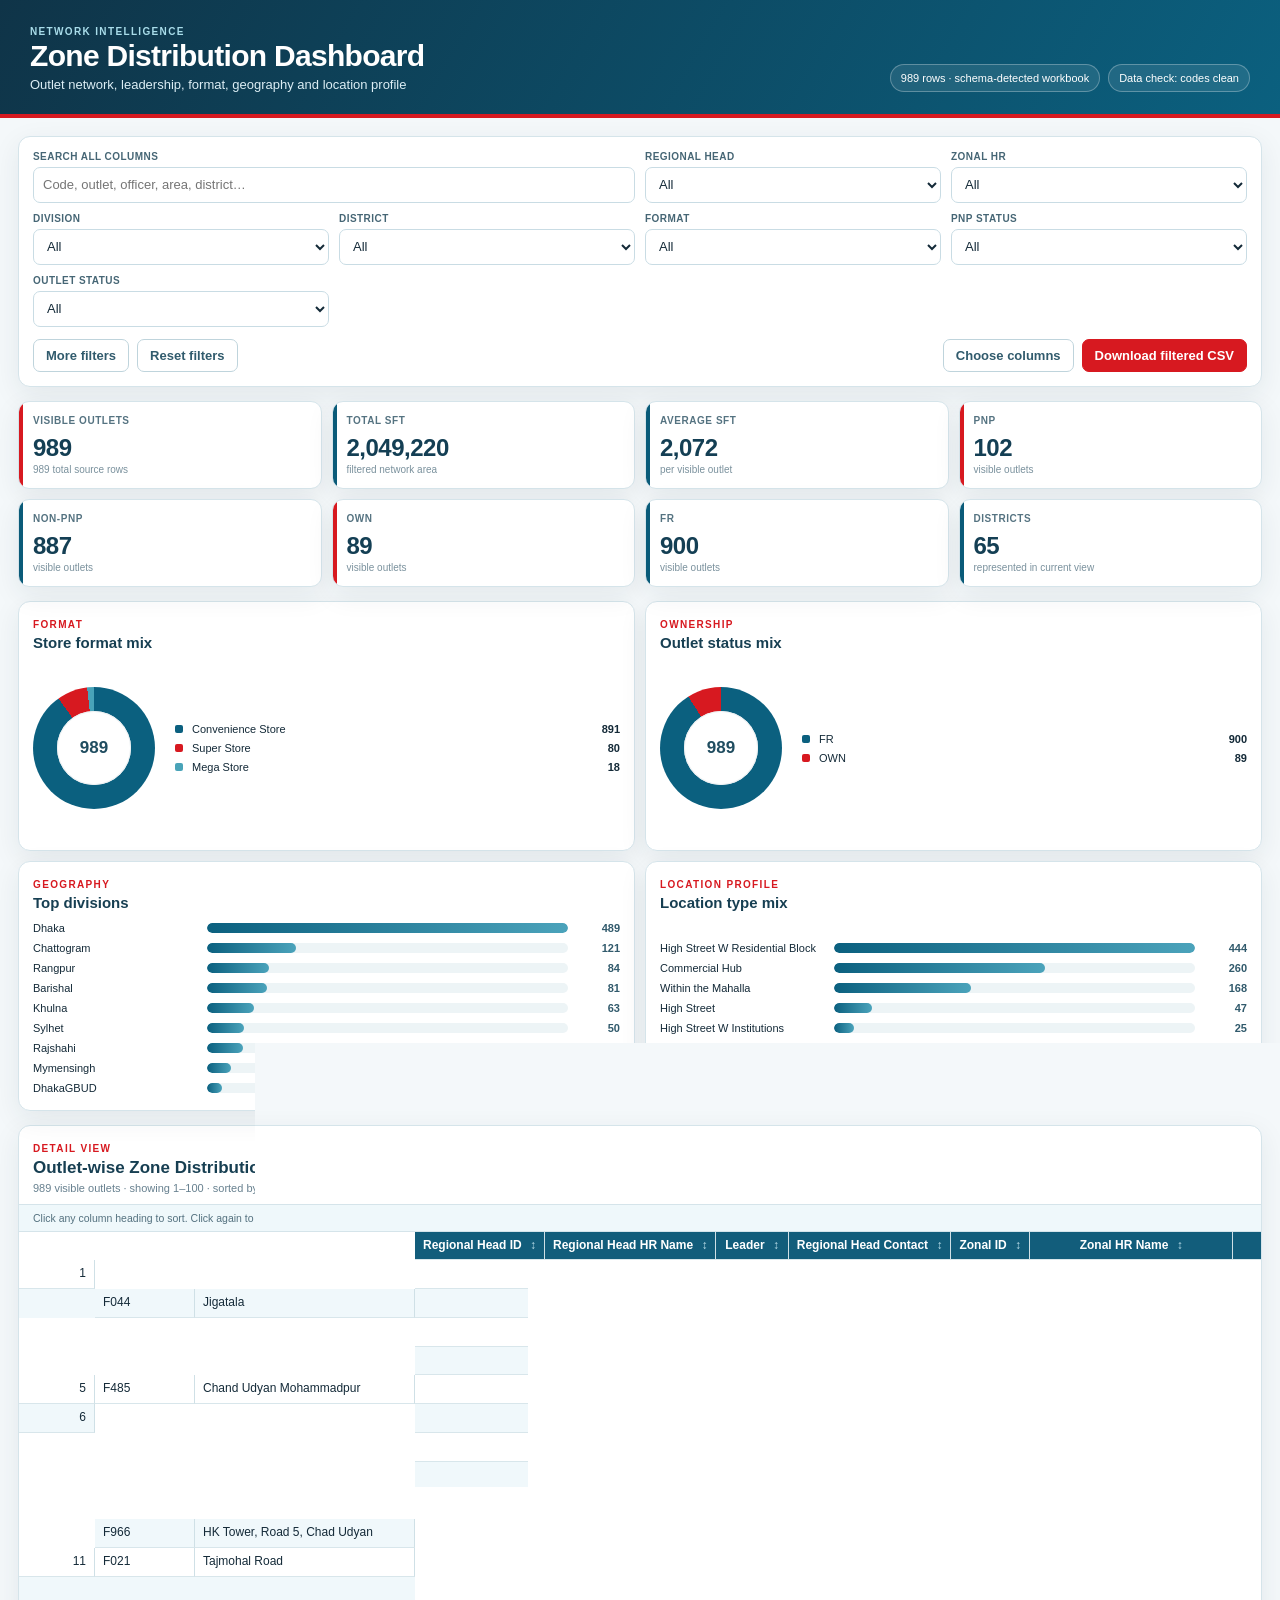
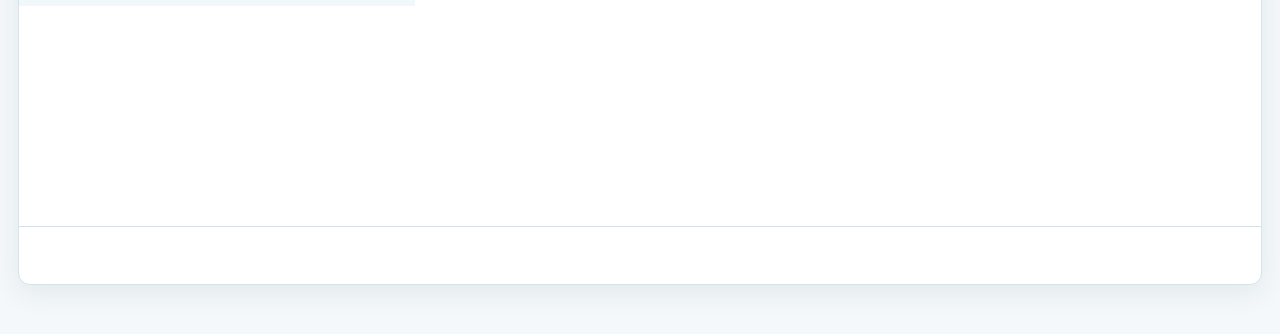
==== site/index.html @ 65f152f7 "Add files via upload" ====
<!doctype html>
<html lang="en">
<head>
  <meta charset="utf-8">
  <meta name="viewport" content="width=device-width, initial-scale=1">
  <meta name="color-scheme" content="light">
  <title>Zone Distribution Dashboard</title>
  <link rel="stylesheet" href="styles.css">
</head>
<body>
  <header class="hero">
    <div>
      <div class="eyebrow">NETWORK INTELLIGENCE</div>
      <h1 id="dashboard-title">Zone Distribution Dashboard</h1>
      <p id="dashboard-subtitle">Outlet network, leadership, format, geography and location profile</p>
    </div>
    <div class="hero-meta">
      <span id="source-badge" class="meta-badge">Loading source…</span>
      <span id="quality-badge" class="meta-badge">Validating…</span>
    </div>
  </header>

  <main class="page">
    <section class="filter-panel">
      <div class="filter-row primary-filters">
        <label class="field search-field">
          <span>Search all columns</span>
          <input id="global-search" type="search" placeholder="Code, outlet, officer, area, district…">
        </label>
        <label class="field">
          <span>Regional Head</span>
          <select id="filter-rho" data-filter="Regional Head HR Name"></select>
        </label>
        <label class="field">
          <span>Zonal HR</span>
          <select id="filter-zonal" data-filter="Zonal HR Name"></select>
        </label>
        <label class="field">
          <span>Division</span>
          <select id="filter-division" data-filter="Division"></select>
        </label>
        <label class="field">
          <span>District</span>
          <select id="filter-district" data-filter="District"></select>
        </label>
        <label class="field">
          <span>Format</span>
          <select id="filter-format" data-filter="Format"></select>
        </label>
        <label class="field">
          <span>PNP Status</span>
          <select id="filter-pnp" data-filter="PNP Non PNP status"></select>
        </label>
        <label class="field">
          <span>Outlet Status</span>
          <select id="filter-status" data-filter="Status"></select>
        </label>
      </div>

      <div id="advanced-filters" class="filter-row advanced-filters hidden">
        <label class="field">
          <span>Area</span>
          <select id="filter-area" data-filter="Area"></select>
        </label>
        <label class="field">
          <span>Location Type</span>
          <select id="filter-location" data-filter="Location Type"></select>
        </label>
        <label class="field">
          <span>City / Town Type</span>
          <select id="filter-citytype" data-filter="Location Type(Dv,Ds,T)"></select>
        </label>
        <label class="field">
          <span>Population Density</span>
          <select id="filter-density" data-filter="Population Density"></select>
        </label>
        <label class="field">
          <span>Income Level</span>
          <select id="filter-income" data-filter="Income level"></select>
        </label>
        <label class="field">
          <span>Floor Type</span>
          <select id="filter-floor" data-filter="Floor type"></select>
        </label>
        <label class="field">
          <span>Layout Shape</span>
          <select id="filter-layout" data-filter="Layout shape"></select>
        </label>
      </div>

      <div class="action-row">
        <div class="action-left">
          <button id="advanced-toggle" class="btn ghost" type="button">More filters</button>
          <button id="reset-filters" class="btn ghost" type="button">Reset filters</button>
        </div>
        <div class="action-right">
          <button id="column-toggle" class="btn ghost" type="button">Choose columns</button>
          <button id="download-csv" class="btn primary" type="button">Download filtered CSV</button>
        </div>
      </div>

      <div id="column-panel" class="column-panel hidden">
        <div class="column-panel-head">
          <strong>Visible columns</strong>
          <div>
            <button id="show-all-columns" class="mini-btn" type="button">Show all</button>
            <button id="core-columns" class="mini-btn" type="button">Core view</button>
          </div>
        </div>
        <div id="column-options" class="column-options"></div>
      </div>
    </section>

    <section id="kpi-grid" class="kpi-grid"></section>

    <section class="chart-grid">
      <article class="chart-card">
        <div class="card-heading">
          <div><span class="section-kicker">FORMAT</span><h2>Store format mix</h2></div>
        </div>
        <div id="chart-format" class="chart-body"></div>
      </article>
      <article class="chart-card">
        <div class="card-heading">
          <div><span class="section-kicker">OWNERSHIP</span><h2>Outlet status mix</h2></div>
        </div>
        <div id="chart-status" class="chart-body"></div>
      </article>
      <article class="chart-card">
        <div class="card-heading">
          <div><span class="section-kicker">GEOGRAPHY</span><h2>Top divisions</h2></div>
        </div>
        <div id="chart-division" class="chart-body"></div>
      </article>
      <article class="chart-card">
        <div class="card-heading">
          <div><span class="section-kicker">LOCATION PROFILE</span><h2>Location type mix</h2></div>
        </div>
        <div id="chart-location" class="chart-body"></div>
      </article>
    </section>

    <section class="table-card">
      <div class="table-toolbar">
        <div>
          <span class="section-kicker">DETAIL VIEW</span>
          <h2 id="table-title">Outlet-wise Zone Distribution</h2>
          <p id="table-summary">Loading rows…</p>
        </div>
        <label class="page-size">
          <span>Rows per page</span>
          <select id="page-size">
            <option value="25">25</option>
            <option value="50">50</option>
            <option value="100" selected>100</option>
            <option value="250">250</option>
            <option value="all">All</option>
          </select>
        </label>
      </div>

      <div class="table-hint">Click any column heading to sort. Click again to reverse the order. The first three columns remain frozen while you scroll horizontally.</div>
      <div class="table-wrap">
        <table id="data-table">
          <thead><tr id="table-head"></tr></thead>
          <tbody id="table-body"></tbody>
        </table>
      </div>

      <div class="pagination">
        <button id="prev-page" class="btn ghost" type="button">Previous</button>
        <span id="page-info">Page 1</span>
        <button id="next-page" class="btn ghost" type="button">Next</button>
      </div>
    </section>

    <footer class="footer">
      <strong>Refresh workflow:</strong> replace the single Excel workbook in <code>/data</code> with any filename, keep the required headers unchanged, and commit. GitHub Actions rebuilds this dashboard automatically.
    </footer>
  </main>

  <script src="app.js"></script>
</body>
</html>
---- site/styles.css ----
:root{
  --ink:#142a38;
  --muted:#67808f;
  --navy:#103d56;
  --navy-2:#0a5b79;
  --red:#d71920;
  --red-soft:#fff0f1;
  --cyan:#edf8fb;
  --line:#d5e4ea;
  --panel:#ffffff;
  --canvas:#f4f8fa;
  --shadow:0 8px 28px rgba(23,54,70,.08);
  --sticky1:0px;
  --sticky2:76px;
  --sticky3:176px;
}
*{box-sizing:border-box}
html{background:var(--canvas)}
body{margin:0;font-family:Inter,"Segoe UI",Arial,sans-serif;color:var(--ink);background:var(--canvas);font-size:13px}
button,input,select{font:inherit}
.hero{display:flex;justify-content:space-between;gap:24px;align-items:flex-end;padding:26px 30px 22px;background:linear-gradient(120deg,#0f3448,#0b607f);color:#fff;border-bottom:4px solid var(--red)}
.hero h1{margin:3px 0 5px;font-size:30px;line-height:1.05;letter-spacing:-.7px}
.hero p{margin:0;color:#dceef5;font-size:13px}
.eyebrow,.section-kicker{font-size:10px;letter-spacing:1.35px;font-weight:800}
.eyebrow{color:#a9ddea}
.section-kicker{color:var(--red)}
.hero-meta{display:flex;flex-wrap:wrap;justify-content:flex-end;gap:8px}
.meta-badge{border:1px solid rgba(255,255,255,.28);background:rgba(255,255,255,.09);padding:7px 10px;border-radius:999px;font-size:11px;white-space:nowrap}
.page{padding:18px;max-width:1800px;margin:0 auto}
.filter-panel,.table-card,.chart-card{background:var(--panel);border:1px solid var(--line);box-shadow:var(--shadow);border-radius:12px}
.filter-panel{padding:14px;margin-bottom:14px}
.filter-row{display:grid;grid-template-columns:2.1fr repeat(7,minmax(130px,1fr));gap:10px}
.advanced-filters{grid-template-columns:repeat(7,minmax(130px,1fr));margin-top:10px}
.hidden{display:none!important}
.field{display:flex;flex-direction:column;gap:5px;min-width:0}
.field span,.page-size span{font-size:10px;font-weight:800;color:#466675;text-transform:uppercase;letter-spacing:.45px}
.field input,.field select,.page-size select{width:100%;height:36px;border:1px solid #c9dce4;border-radius:7px;background:#fff;color:var(--ink);padding:0 9px;outline:none}
.field input:focus,.field select:focus,.page-size select:focus{border-color:#4d9bb3;box-shadow:0 0 0 3px rgba(77,155,179,.13)}
.action-row{display:flex;justify-content:space-between;gap:12px;margin-top:12px}
.action-left,.action-right{display:flex;gap:8px;flex-wrap:wrap}
.btn{border:1px solid #bfd4dc;border-radius:7px;padding:8px 12px;font-weight:750;cursor:pointer;background:#fff;color:#315b6d}
.btn:hover{transform:translateY(-1px)}
.btn.primary{background:var(--red);border-color:var(--red);color:#fff}
.btn.ghost:hover{background:#f0f8fa}
.column-panel{margin-top:12px;border-top:1px solid var(--line);padding-top:12px}
.column-panel-head{display:flex;justify-content:space-between;gap:10px;align-items:center;margin-bottom:10px}
.column-options{display:grid;grid-template-columns:repeat(5,minmax(150px,1fr));gap:7px 12px}
.column-option{display:flex;gap:7px;align-items:center;font-size:11px}
.mini-btn{border:1px solid #c8dce4;background:#fff;border-radius:6px;padding:5px 8px;cursor:pointer;color:#315b6d;font-weight:700}

.kpi-grid{display:grid;grid-template-columns:repeat(8,1fr);gap:10px;margin-bottom:14px}
.kpi{position:relative;overflow:hidden;background:#fff;border:1px solid var(--line);border-radius:11px;padding:13px 14px;box-shadow:var(--shadow);min-height:86px}
.kpi:before{content:"";position:absolute;left:0;top:0;bottom:0;width:4px;background:var(--navy-2)}
.kpi.accent:before{background:var(--red)}
.kpi-label{font-size:10px;line-height:1.2;text-transform:uppercase;letter-spacing:.55px;font-weight:800;color:#557381}
.kpi-value{font-size:24px;font-weight:850;letter-spacing:-.5px;color:#143f54;margin-top:7px}
.kpi-note{font-size:10px;color:#7a919d;margin-top:2px}

.chart-grid{display:grid;grid-template-columns:repeat(4,1fr);gap:10px;margin-bottom:14px}
.chart-card{padding:14px;min-height:245px}
.card-heading{display:flex;justify-content:space-between;align-items:flex-start;margin-bottom:10px}
.card-heading h2,.table-toolbar h2{font-size:15px;margin:3px 0 0;color:#173f52}
.chart-body{min-height:175px;display:flex;align-items:center;justify-content:center}
.donut-wrap{display:grid;grid-template-columns:128px 1fr;gap:14px;align-items:center;width:100%}
.donut{width:122px;height:122px;border-radius:50%;position:relative}
.donut:after{content:"";position:absolute;inset:24px;background:#fff;border-radius:50%;box-shadow:inset 0 0 0 1px #edf1f3}
.donut-center{position:absolute;inset:0;display:flex;align-items:center;justify-content:center;z-index:1;font-weight:850;font-size:17px;color:#204d60}
.legend{display:flex;flex-direction:column;gap:7px;min-width:0}
.legend-row{display:grid;grid-template-columns:10px minmax(0,1fr) auto;gap:7px;align-items:center;font-size:11px}
.legend-dot{width:8px;height:8px;border-radius:2px}
.legend-label{white-space:nowrap;overflow:hidden;text-overflow:ellipsis}
.legend-value{font-weight:800}
.bars{display:flex;flex-direction:column;gap:8px;width:100%}
.bar-row{display:grid;grid-template-columns:minmax(95px,1.15fr) 2.5fr 44px;gap:8px;align-items:center;font-size:11px}
.bar-label{white-space:nowrap;overflow:hidden;text-overflow:ellipsis}
.bar-track{height:10px;background:#edf4f6;border-radius:999px;overflow:hidden}
.bar-fill{height:100%;border-radius:999px;background:linear-gradient(90deg,#0b607f,#4ba3bb)}
.bar-value{text-align:right;font-weight:800;color:#315a6c}

.table-card{overflow:hidden}
.table-toolbar{display:flex;justify-content:space-between;gap:15px;align-items:flex-end;padding:14px 14px 10px}
.table-toolbar h2{font-size:17px}
.table-toolbar p{margin:4px 0 0;font-size:11px;color:var(--muted)}
.page-size{display:flex;align-items:flex-end;gap:8px}
.page-size select{width:85px}
.table-hint{padding:7px 14px;background:#eff8fb;border-top:1px solid var(--line);border-bottom:1px solid var(--line);font-size:10.5px;color:#54717f}
.table-wrap{width:100%;overflow:auto;max-height:66vh}
table{border-collapse:separate;border-spacing:0;width:max-content;min-width:100%;background:#fff}
th,td{border-right:1px solid #cfe0e6;border-bottom:1px solid #d8e6eb;padding:7px 8px;white-space:nowrap;font-size:12px;line-height:1.15}
th{position:sticky;top:0;z-index:5;background:#125d7b;color:#fff;text-align:center;font-weight:800;cursor:pointer;user-select:none}
th:hover{background:#0d4e68}
th .sort-mark{margin-left:5px;color:#b8dce8}
th.sorted .sort-mark{color:#fff}
tbody tr:nth-child(even) td{background:#f0f8fb}
tbody tr:hover td{background:#fff6f6}
td.numeric{text-align:right;font-variant-numeric:tabular-nums}
td a{color:#006a91;font-weight:750;text-decoration:none}
td a:hover{text-decoration:underline}
.sticky-col-1{position:sticky;left:var(--sticky1);z-index:3;width:76px;min-width:76px;max-width:76px}
.sticky-col-2{position:sticky;left:var(--sticky2);z-index:3;width:100px;min-width:100px;max-width:100px}
.sticky-col-3{position:sticky;left:var(--sticky3);z-index:3;width:220px;min-width:220px;max-width:220px}
th.sticky-col-1,th.sticky-col-2,th.sticky-col-3{z-index:8}
tbody td.sticky-col-1,tbody td.sticky-col-2,tbody td.sticky-col-3{background:#fff}
tbody tr:nth-child(even) td.sticky-col-1,tbody tr:nth-child(even) td.sticky-col-2,tbody tr:nth-child(even) td.sticky-col-3{background:#f0f8fb}
tbody tr:hover td.sticky-col-1,tbody tr:hover td.sticky-col-2,tbody tr:hover td.sticky-col-3{background:#fff6f6}
.pagination{display:flex;justify-content:center;align-items:center;gap:12px;padding:12px;border-top:1px solid var(--line)}
#page-info{font-size:11px;font-weight:800;color:#526e7b}
.footer{font-size:11px;color:#5c7480;padding:14px 4px 4px;text-align:center}
code{background:#eaf2f5;padding:2px 5px;border-radius:4px}
.empty-state{padding:30px;text-align:center;color:var(--muted);font-weight:700}

@media(max-width:1450px){
  .filter-row{grid-template-columns:repeat(4,1fr)}
  .search-field{grid-column:span 2}
  .advanced-filters{grid-template-columns:repeat(4,1fr)}
  .kpi-grid{grid-template-columns:repeat(4,1fr)}
  .chart-grid{grid-template-columns:repeat(2,1fr)}
}
@media(max-width:800px){
  .hero{padding:20px 16px;align-items:flex-start;flex-direction:column}
  .hero h1{font-size:25px}
  .page{padding:10px}
  .filter-row,.advanced-filters{grid-template-columns:repeat(2,1fr)}
  .search-field{grid-column:span 2}
  .kpi-grid{grid-template-columns:repeat(2,1fr)}
  .chart-grid{grid-template-columns:1fr}
  .column-options{grid-template-columns:repeat(2,1fr)}
  .table-toolbar{align-items:flex-start;flex-direction:column}
}
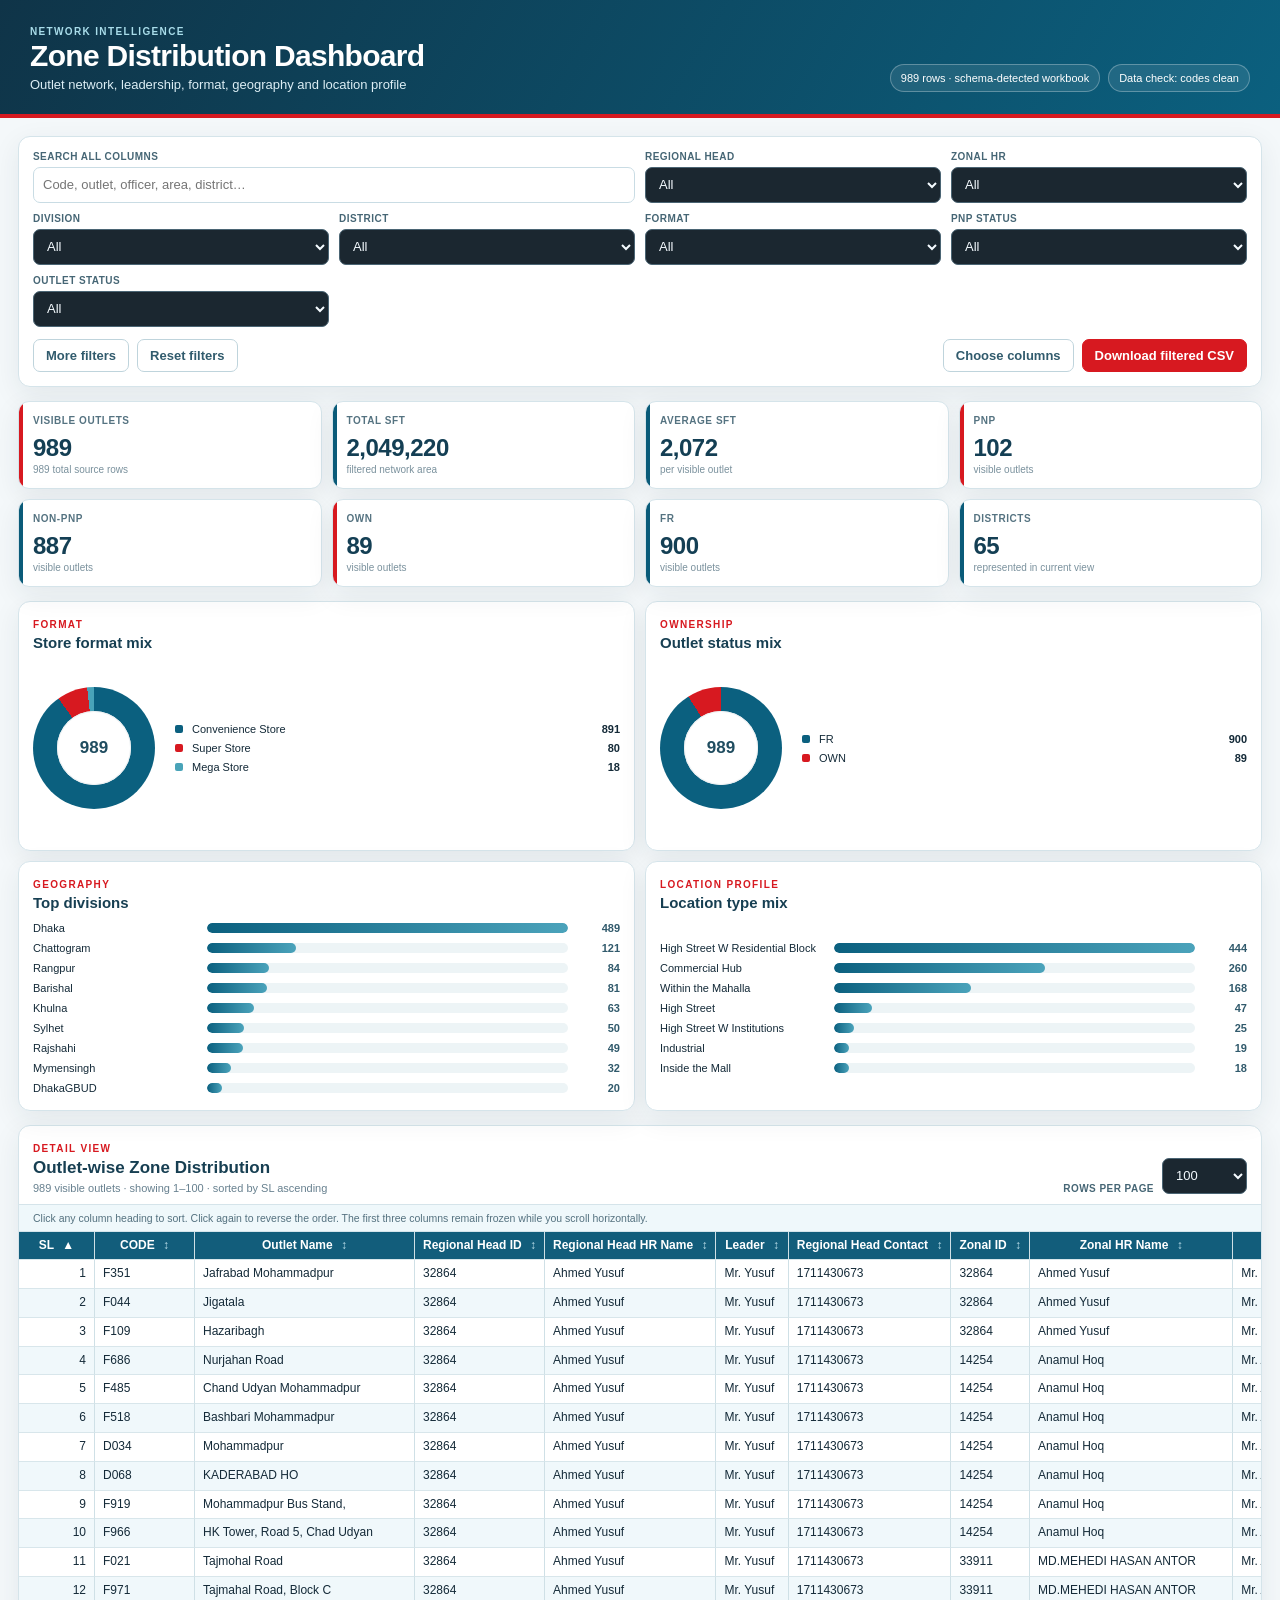
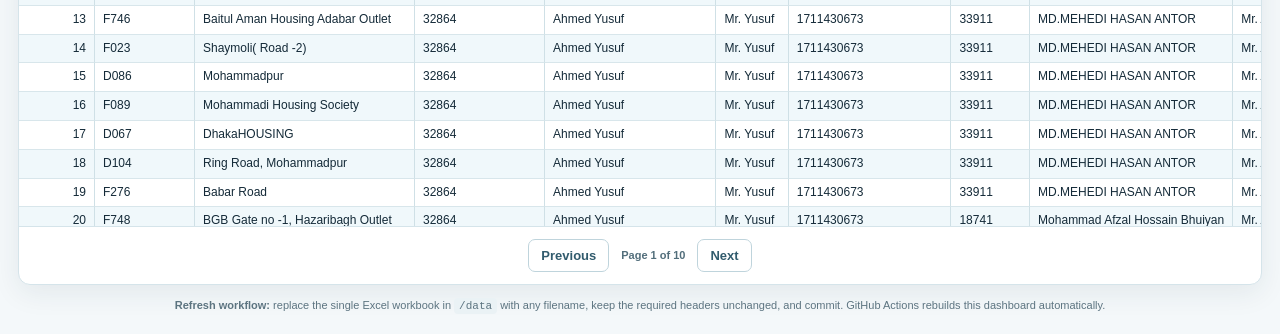
==== commit 3a6b6e17: "Add files via upload" ====
--- a/site/index.html
+++ b/site/index.html
@@ -5,7 +5,8 @@
   <meta name="viewport" content="width=device-width, initial-scale=1">
   <meta name="color-scheme" content="light">
   <title>Zone Distribution Dashboard</title>
-  <link rel="stylesheet" href="styles.css">
+  <link rel="stylesheet" href="styles.css?v=zone-dark-dropdown-v1-20260808">
+  <meta name="dashboard-theme-version" content="zone-dark-dropdown-v1-20260808" />
 </head>
 <body>
   <header class="hero">
--- a/site/styles.css
+++ b/site/styles.css
@@ -127,3 +127,61 @@
   .column-options{grid-template-columns:repeat(2,1fr)}
   .table-toolbar{align-items:flex-start;flex-direction:column}
 }
+
+
+/* ============================================================
+   Dropdown dark-theme fix
+   Makes native select controls and dropdown option lists dark
+   with white letters for Zone Distribution Dashboard.
+   ============================================================ */
+
+html{
+  color-scheme: dark;
+}
+
+.field select,
+.page-size select,
+select{
+  background:#1b2730 !important;
+  color:#f5fbff !important;
+  border-color:#4b6574 !important;
+  color-scheme:dark !important;
+  appearance:auto;
+  -webkit-appearance:menulist;
+}
+
+.field select:focus,
+.page-size select:focus,
+select:focus{
+  border-color:#67b6d4 !important;
+  box-shadow:0 0 0 3px rgba(103,182,212,.16) !important;
+}
+
+.field select option,
+.page-size select option,
+select option{
+  background:#0f1921 !important;
+  color:#f5fbff !important;
+}
+
+.field select optgroup,
+.page-size select optgroup,
+select optgroup{
+  background:#0f1921 !important;
+  color:#ffffff !important;
+  font-style:normal !important;
+}
+
+.field select option:checked,
+.page-size select option:checked,
+select option:checked{
+  background:#1f5fbf !important;
+  color:#ffffff !important;
+}
+
+.field select option:hover,
+.page-size select option:hover,
+select option:hover{
+  background:#24455a !important;
+  color:#ffffff !important;
+}
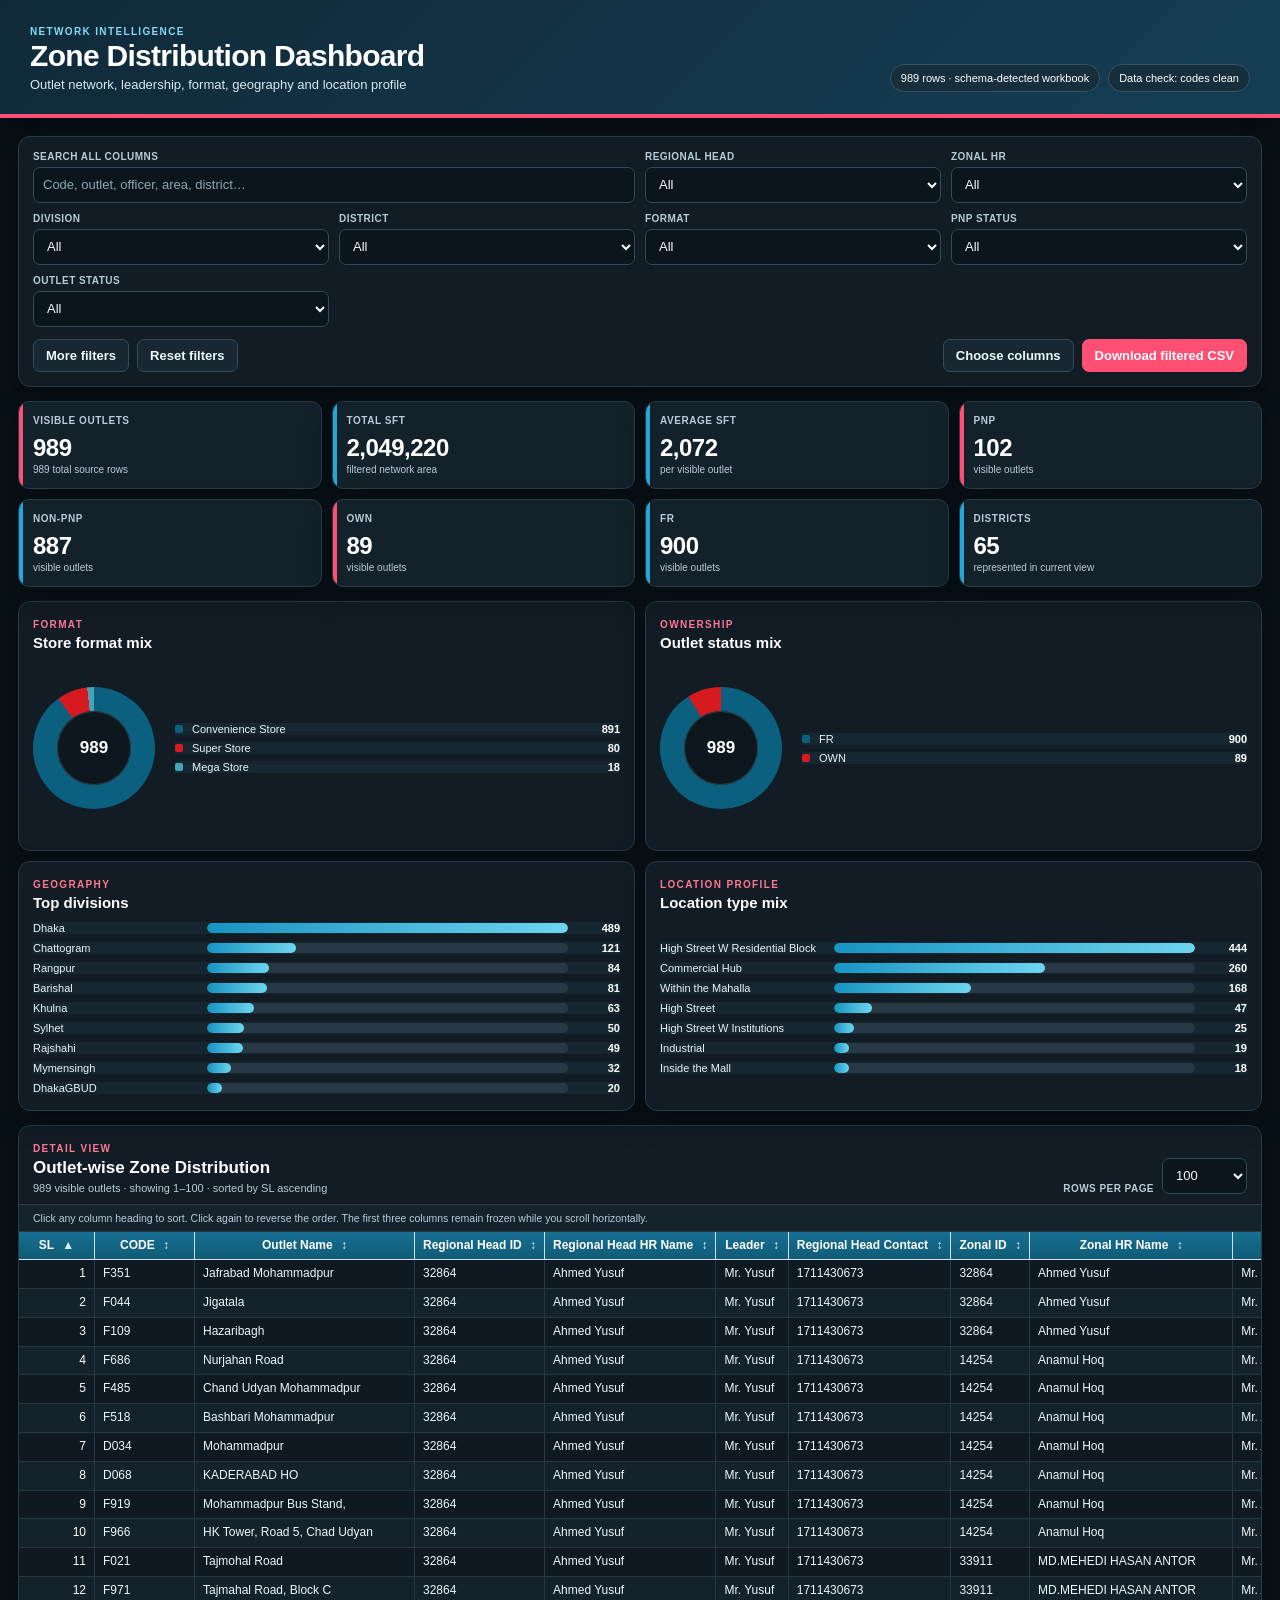
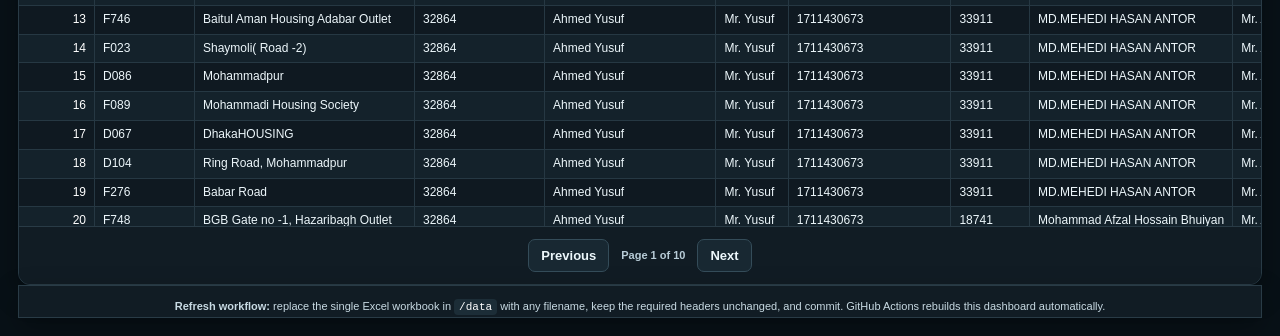
==== commit 8c143300: "Add files via upload" ====
--- a/site/index.html
+++ b/site/index.html
@@ -3,10 +3,10 @@
 <head>
   <meta charset="utf-8">
   <meta name="viewport" content="width=device-width, initial-scale=1">
-  <meta name="color-scheme" content="light">
+  <meta name="color-scheme" content="dark">
+  <meta name="dashboard-theme-version" content="solid-dark-v7-20260808">
   <title>Zone Distribution Dashboard</title>
-  <link rel="stylesheet" href="styles.css?v=zone-dark-dropdown-v1-20260808">
-  <meta name="dashboard-theme-version" content="zone-dark-dropdown-v1-20260808" />
+  <link rel="stylesheet" href="styles.css?v=solid-dark-dropdown-v2-20260808">
 </head>
 <body>
   <header class="hero">
--- a/site/styles.css
+++ b/site/styles.css
@@ -129,47 +129,319 @@
 }
 
 
+/* ==========================================================
+   SOLID DARK THEME v7 — NO GLASS, NO TRANSPARENCY
+   Deliberately uses !important on theme properties so the
+   dark theme cannot be overridden by older rules.
+   ========================================================== */
+
+html,
+body {
+  background: #081117 !important;
+  color: #f3f8fb !important;
+}
+
+body {
+  background-image: none !important;
+}
+
+/* Header */
+.hero {
+  background: #102a39 !important;
+  background-image: linear-gradient(135deg, #102a39 0%, #153e53 100%) !important;
+  color: #ffffff !important;
+  border-bottom: 4px solid #ff4f72 !important;
+  box-shadow: 0 10px 28px rgba(0,0,0,.38) !important;
+  backdrop-filter: none !important;
+  -webkit-backdrop-filter: none !important;
+}
+.hero::before,
+.hero::after {
+  display: none !important;
+}
+.hero h1,
+.hero p,
+.eyebrow,
+.meta-badge {
+  color: #ffffff !important;
+}
+.hero p { color: #d9e9f2 !important; }
+.eyebrow { color: #87d8f4 !important; }
+.meta-badge {
+  background: #172f3d !important;
+  border-color: #365464 !important;
+  box-shadow: none !important;
+  backdrop-filter: none !important;
+  -webkit-backdrop-filter: none !important;
+}
+
+/* Main cards and containers */
+.filter-panel,
+.table-card,
+.chart-card,
+.kpi,
+.footer {
+  background: #111c24 !important;
+  background-image: none !important;
+  border: 1px solid #293b46 !important;
+  box-shadow: 0 10px 28px rgba(0,0,0,.30) !important;
+  backdrop-filter: none !important;
+  -webkit-backdrop-filter: none !important;
+}
+.filter-panel::before,
+.filter-panel::after,
+.table-card::before,
+.table-card::after,
+.chart-card::before,
+.chart-card::after,
+.kpi::after {
+  display: none !important;
+}
+
+/* Labels / titles */
+.field span,
+.page-size span,
+.kpi-label,
+.kpi-note,
+.table-toolbar p,
+.table-hint,
+.footer,
+#page-info {
+  color: #b8ccd7 !important;
+}
+.card-heading h2,
+.table-toolbar h2,
+.kpi-value,
+.donut-center,
+.legend-value,
+.bar-value {
+  color: #ffffff !important;
+}
+.section-kicker { color: #ff7893 !important; }
+
+/* Inputs and select menus */
+.field input,
+.field select,
+.page-size select {
+  background: #0b151c !important;
+  color: #f5fbff !important;
+  border: 1px solid #334956 !important;
+  box-shadow: none !important;
+  backdrop-filter: none !important;
+  -webkit-backdrop-filter: none !important;
+}
+.field input::placeholder {
+  color: #8fa7b5 !important;
+  opacity: 1 !important;
+}
+.field input:focus,
+.field select:focus,
+.page-size select:focus {
+  border-color: #55b4da !important;
+  box-shadow: 0 0 0 3px rgba(85,180,218,.18) !important;
+}
+select option {
+  background: #0b151c !important;
+  color: #ffffff !important;
+}
+
+/* Buttons */
+.btn,
+.mini-btn {
+  background: #182832 !important;
+  color: #edf8fc !important;
+  border-color: #344c59 !important;
+  box-shadow: none !important;
+  backdrop-filter: none !important;
+  -webkit-backdrop-filter: none !important;
+}
+.btn:hover,
+.mini-btn:hover {
+  background: #203542 !important;
+}
+.btn.primary {
+  background: #ff4f72 !important;
+  border-color: #ff4f72 !important;
+  color: #ffffff !important;
+}
+.btn.primary:hover {
+  background: #ff3b62 !important;
+}
+
+/* Column chooser */
+.column-panel {
+  border-top-color: #293b46 !important;
+}
+.column-option {
+  color: #e6f2f7 !important;
+}
+
+/* KPI cards */
+.kpi {
+  background: #13212b !important;
+}
+.kpi::before {
+  background: #24a6d6 !important;
+}
+.kpi.accent::before {
+  background: #ff4f72 !important;
+}
+
+/* Charts */
+.legend-row,
+.bar-row {
+  background: #172731 !important;
+  color: #edf8fc !important;
+  border-color: #263a45 !important;
+}
+.legend-label,
+.bar-label {
+  color: #e8f3f8 !important;
+}
+.bar-track {
+  background: #263944 !important;
+}
+.bar-fill {
+  background: linear-gradient(90deg,#1794c2,#6dd5ef) !important;
+}
+.donut::after {
+  background: #0d171e !important;
+  box-shadow: inset 0 0 0 1px #2b3c46 !important;
+}
+
+/* Table */
+.table-hint {
+  background: #14232c !important;
+  border-top-color: #293b46 !important;
+  border-bottom-color: #293b46 !important;
+}
+.table-wrap,
+table {
+  background: #0f1921 !important;
+  backdrop-filter: none !important;
+  -webkit-backdrop-filter: none !important;
+}
+th {
+  background: #125f7d !important;
+  background-image: linear-gradient(180deg,#176f91 0%,#105b77 100%) !important;
+  color: #ffffff !important;
+  box-shadow: none !important;
+  backdrop-filter: none !important;
+  -webkit-backdrop-filter: none !important;
+}
+th:hover {
+  background: #187b9f !important;
+}
+th .sort-mark {
+  color: #d9eff7 !important;
+}
+td {
+  background: #0f1921 !important;
+  color: #edf7fb !important;
+  border-right-color: #263843 !important;
+  border-bottom-color: #263843 !important;
+}
+tbody tr:nth-child(even) td {
+  background: #14222b !important;
+}
+tbody tr:hover td {
+  background: #1c303c !important;
+}
+td.numeric {
+  color: #ffffff !important;
+}
+td a {
+  color: #78d8ff !important;
+}
+td a:hover {
+  color: #b8edff !important;
+}
+
+/* Frozen table columns */
+tbody td.sticky-col-1,
+tbody td.sticky-col-2,
+tbody td.sticky-col-3 {
+  background: #0f1921 !important;
+  backdrop-filter: none !important;
+  -webkit-backdrop-filter: none !important;
+}
+tbody tr:nth-child(even) td.sticky-col-1,
+tbody tr:nth-child(even) td.sticky-col-2,
+tbody tr:nth-child(even) td.sticky-col-3 {
+  background: #14222b !important;
+}
+tbody tr:hover td.sticky-col-1,
+tbody tr:hover td.sticky-col-2,
+tbody tr:hover td.sticky-col-3 {
+  background: #1c303c !important;
+}
+
+/* Pagination and footer */
+.pagination {
+  background: #111c24 !important;
+  border-top-color: #293b46 !important;
+  backdrop-filter: none !important;
+  -webkit-backdrop-filter: none !important;
+}
+.footer {
+  color: #c8dae3 !important;
+}
+code {
+  background: #1c2d37 !important;
+  color: #ffffff !important;
+}
+.empty-state {
+  color: #c4d7e0 !important;
+}
+
+/* Scrollbars */
+.table-wrap {
+  scrollbar-color: #415966 #0b151c;
+}
+.table-wrap::-webkit-scrollbar {
+  width: 11px;
+  height: 11px;
+}
+.table-wrap::-webkit-scrollbar-track {
+  background: #0b151c;
+}
+.table-wrap::-webkit-scrollbar-thumb {
+  background: #415966;
+  border: 2px solid #0b151c;
+  border-radius: 10px;
+}
+
+
 /* ============================================================
-   Dropdown dark-theme fix
-   Makes native select controls and dropdown option lists dark
-   with white letters for Zone Distribution Dashboard.
+   Dark native dropdown fix v2
+   Added on TOP of the existing solid dark theme.
    ============================================================ */
 
 html{
-  color-scheme: dark;
+  color-scheme: dark !important;
 }
 
 .field select,
 .page-size select,
 select{
-  background:#1b2730 !important;
+  background:#0b151c !important;
   color:#f5fbff !important;
-  border-color:#4b6574 !important;
+  border-color:#334956 !important;
   color-scheme:dark !important;
-  appearance:auto;
-  -webkit-appearance:menulist;
-}
-
-.field select:focus,
-.page-size select:focus,
-select:focus{
-  border-color:#67b6d4 !important;
-  box-shadow:0 0 0 3px rgba(103,182,212,.16) !important;
 }
 
 .field select option,
 .page-size select option,
 select option{
-  background:#0f1921 !important;
+  background:#0b151c !important;
   color:#f5fbff !important;
 }
 
 .field select optgroup,
 .page-size select optgroup,
 select optgroup{
-  background:#0f1921 !important;
+  background:#0b151c !important;
   color:#ffffff !important;
-  font-style:normal !important;
 }
 
 .field select option:checked,
@@ -178,10 +450,3 @@
   background:#1f5fbf !important;
   color:#ffffff !important;
 }
-
-.field select option:hover,
-.page-size select option:hover,
-select option:hover{
-  background:#24455a !important;
-  color:#ffffff !important;
-}
